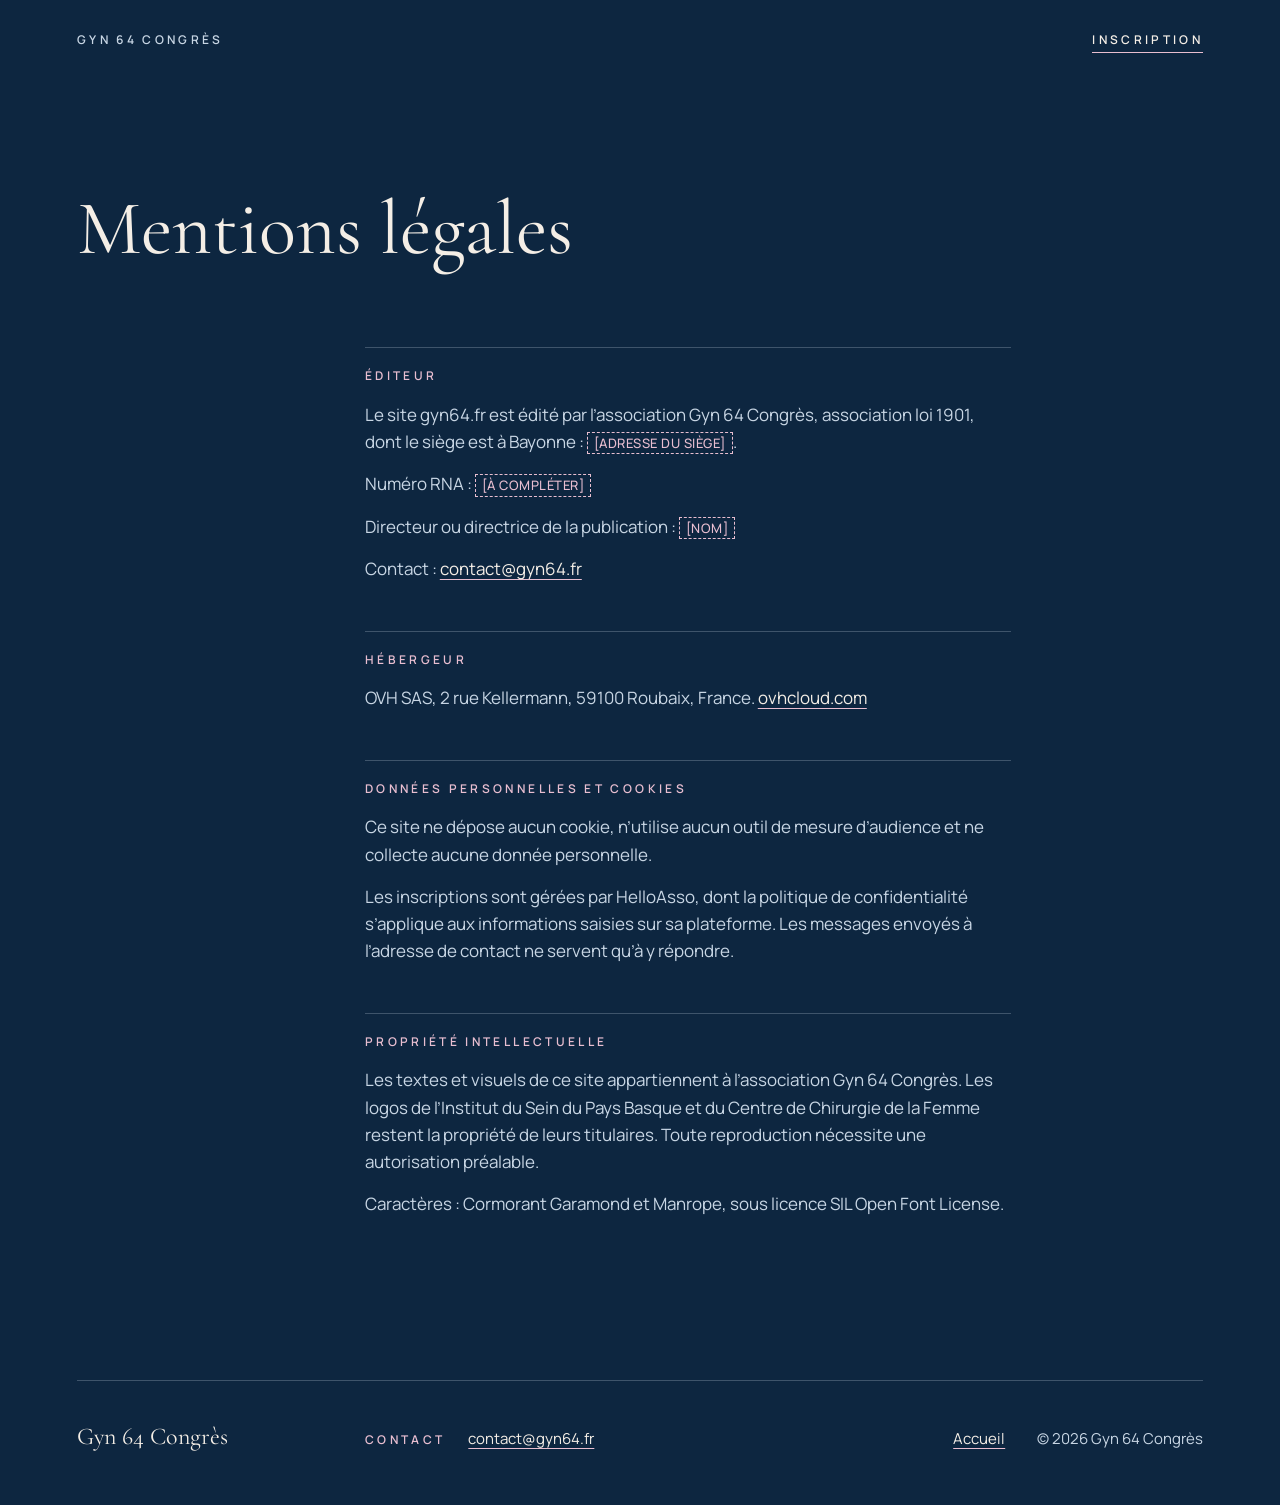
==== mentions-legales.html @ 93e6f651 "Site de la 11e Journée de Sénologie & Gynécologie du Pays Basque Page unique statique : ouverture av" ====
<!doctype html>
<html lang="fr">
<head>
  <meta charset="utf-8">
  <meta name="viewport" content="width=device-width, initial-scale=1, viewport-fit=cover">
  <title>Mentions légales · Gyn 64 Congrès</title>
  <meta name="description" content="Mentions légales du site gyn64.fr, édité par l’association Gyn 64 Congrès (Bayonne).">
  <link rel="canonical" href="https://gyn64.fr/mentions-legales.html">
  <meta name="robots" content="index,follow">
  <meta name="theme-color" content="#0D2640">
  <meta name="color-scheme" content="dark">
  <link rel="icon" href="favicon.svg" type="image/svg+xml">
  <link rel="icon" href="favicon-32.png" sizes="32x32" type="image/png">
  <link rel="apple-touch-icon" href="apple-touch-icon.png">
  <link rel="stylesheet" href="css/site.css">
</head>
<body class="page">

<header class="entete grille">
  <a class="entete__nom label" href="./">Gyn&nbsp;64 Congrès</a>
  <a class="entete__lien label" href="./#inscription">Inscription</a>
</header>

<main class="page__corps grille">
  <h1 class="page__titre">Mentions légales</h1>

  <div class="page__texte">
    <h2 class="label">Éditeur</h2>
    <p>Le site gyn64.fr est édité par l’association Gyn&nbsp;64 Congrès, association loi 1901, dont le siège est à Bayonne&nbsp;: <span class="a-completer">[ADRESSE DU SIÈGE]</span>.</p>
    <p>Numéro RNA&nbsp;: <span class="a-completer">[À COMPLÉTER]</span></p>
    <p>Directeur ou directrice de la publication&nbsp;: <span class="a-completer">[NOM]</span></p>
    <p>Contact&nbsp;: <a href="mailto:contact@gyn64.fr">contact@gyn64.fr</a></p>

    <h2 class="label">Hébergeur</h2>
    <p>OVH&nbsp;SAS, 2&nbsp;rue Kellermann, 59100&nbsp;Roubaix, France. <a href="https://www.ovhcloud.com/fr/">ovhcloud.com</a></p>

    <h2 class="label">Données personnelles et cookies</h2>
    <p>Ce site ne dépose aucun cookie, n’utilise aucun outil de mesure d’audience et ne collecte aucune donnée personnelle.</p>
    <p>Les inscriptions sont gérées par HelloAsso, dont la politique de confidentialité s’applique aux informations saisies sur sa plateforme. Les messages envoyés à l’adresse de contact ne servent qu’à y répondre.</p>

    <h2 class="label">Propriété intellectuelle</h2>
    <p>Les textes et visuels de ce site appartiennent à l’association Gyn&nbsp;64 Congrès. Les logos de l’Institut du Sein du Pays Basque et du Centre de Chirurgie de la Femme restent la propriété de leurs titulaires. Toute reproduction nécessite une autorisation préalable.</p>
    <p>Caractères&nbsp;: Cormorant Garamond et Manrope, sous licence SIL Open Font License.</p>
  </div>
</main>

<footer class="pied grille">
  <p class="pied__nom">Gyn&nbsp;64 Congrès</p>
  <p class="pied__contact"><span class="label">Contact</span> <a href="mailto:contact@gyn64.fr">contact@gyn64.fr</a></p>
  <p class="pied__legal"><a href="./">Accueil</a> <span>© 2026 Gyn&nbsp;64 Congrès</span></p>
</footer>

</body>
</html>
---- css/site.css ----
/* ==========================================================================
   Gyn 64 · Journée de Sénologie & de Gynécologie du Pays Basque
   ========================================================================== */

:root {
  /* Palette de l’affiche : aucune autre couleur */
  --nuit: #0D2640;
  --nacre: #F4EEE6;
  --rose: #E8BED0;
  --glacier: #C8D6E4;
  --filet: rgb(200 214 228 / .26);

  --serif: "Cormorant Garamond", "Cormorant repli", Georgia, serif;
  --sans: "Manrope", "Manrope repli", Arial, sans-serif;

  --largeur: 1440px;
  --marge: clamp(20px, 6vw, 96px);
  --gouttiere: clamp(16px, 2vw, 32px);
  --espace-section: clamp(112px, 18vh, 208px);
  --capitales: .28em;
}

/* --- Polices auto-hébergées ------------------------------------------- */

@font-face {
  font-family: "Cormorant Garamond";
  src: url("../fonts/cormorant-garamond-400-normal.woff2") format("woff2");
  font-weight: 400; font-style: normal; font-display: swap;
}
@font-face {
  font-family: "Cormorant Garamond";
  src: url("../fonts/cormorant-garamond-400-italic.woff2") format("woff2");
  font-weight: 400; font-style: italic; font-display: swap;
}
@font-face {
  font-family: "Cormorant Garamond";
  src: url("../fonts/cormorant-garamond-500-normal.woff2") format("woff2");
  font-weight: 500; font-style: normal; font-display: swap;
}
@font-face {
  font-family: "Manrope";
  src: url("../fonts/manrope-400-normal.woff2") format("woff2");
  font-weight: 400; font-style: normal; font-display: swap;
}
@font-face {
  font-family: "Manrope";
  src: url("../fonts/manrope-500-normal.woff2") format("woff2");
  font-weight: 500; font-style: normal; font-display: swap;
}
@font-face {
  font-family: "Manrope";
  src: url("../fonts/manrope-600-normal.woff2") format("woff2");
  font-weight: 600; font-style: normal; font-display: swap;
}
/* Polices de repli calées sur les métriques, pour limiter le décalage au chargement */
@font-face {
  font-family: "Cormorant repli";
  src: local("Times New Roman"), local("Times");
  size-adjust: 91%; ascent-override: 101%; descent-override: 31%; line-gap-override: 0%;
}
@font-face {
  font-family: "Manrope repli";
  src: local("Arial"), local("Helvetica");
  size-adjust: 104%; ascent-override: 102%; descent-override: 29%; line-gap-override: 0%;
}

/* --- Base --------------------------------------------------------------- */

*, *::before, *::after { box-sizing: border-box; }

html {
  background: var(--nuit);
  color: var(--nacre);
  -webkit-text-size-adjust: 100%;
  text-size-adjust: 100%;
}

body {
  margin: 0;
  font: 400 1.0625rem/1.6 var(--sans);
  -webkit-font-smoothing: antialiased;
  -moz-osx-font-smoothing: grayscale;
}

h1, h2, h3, h4, p, ol, ul, dl, dd, figure, address { margin: 0; }
ol, ul { padding: 0; list-style: none; }
address { font-style: normal; }
img, canvas, video { display: block; max-width: 100%; }

h1, h2, h3, h4 {
  font-family: var(--serif);
  font-weight: 400;
  text-wrap: balance;
}
h1, h2, h3, h4, dd { font-variant-numeric: oldstyle-nums; }

a { color: inherit; }

:focus-visible {
  outline: 1px solid var(--rose);
  outline-offset: 4px;
}

.visuellement-masque {
  position: absolute !important;
  width: 1px; height: 1px;
  overflow: hidden;
  clip-path: inset(50%);
  white-space: nowrap;
}

.evitement {
  position: absolute;
  top: 12px; left: 12px;
  z-index: 200;
  padding: .75em 1.2em;
  background: var(--nacre);
  color: var(--nuit);
  font: 600 .75rem/1 var(--sans);
  letter-spacing: var(--capitales);
  text-transform: uppercase;
  text-decoration: none;
  transform: translateY(-200%);
}
.evitement:focus { transform: none; }

/* Libellé en capitales espacées */
.label {
  font: 600 .75rem/1.4 var(--sans);
  letter-spacing: var(--capitales);
  text-transform: uppercase;
}
.label sup { text-transform: none; letter-spacing: 0; }

/* Information manquante : doit rester visible jusqu’à validation */
.a-completer {
  font: 500 .8125rem/1.4 var(--sans);
  letter-spacing: .04em;
  text-transform: none;
  color: var(--rose);
  border: 1px dashed currentColor;
  padding: .1em .45em;
  white-space: nowrap;
}

/* Grille éditoriale 12 colonnes */
.grille {
  display: grid;
  grid-template-columns: repeat(12, minmax(0, 1fr));
  column-gap: var(--gouttiere);
  width: 100%;
  max-width: var(--largeur);
  margin-inline: auto;
  padding-inline: var(--marge);
}
.grille > * { grid-column: 1 / -1; }

/* Bouton : rectangulaire, filet fin, comme l’encart HelloAsso de l’affiche */
.bouton {
  display: inline-flex;
  align-items: center;
  gap: 1.1em;
  min-height: 52px;
  padding: 0 1.6em;
  border: 1px solid var(--nacre);
  font: 600 .75rem/1 var(--sans);
  letter-spacing: var(--capitales);
  text-transform: uppercase;
  text-decoration: none;
  color: var(--nacre);
  transition: background-color .25s, color .25s;
}
.bouton:hover { background: var(--nacre); color: var(--nuit); }
.bouton__fleche { font-family: var(--serif); font-size: 1.35em; letter-spacing: 0; }

/* --- Grain (matière du teaser) ----------------------------------------- */

.grain {
  position: fixed;
  inset: -50%;
  z-index: 100;
  pointer-events: none;
  opacity: .06;
  background-image: url("data:image/svg+xml,%3Csvg xmlns='http://www.w3.org/2000/svg' width='220' height='220'%3E%3Cfilter id='g'%3E%3CfeTurbulence type='fractalNoise' baseFrequency='.85' numOctaves='3' stitchTiles='stitch'/%3E%3CfeColorMatrix type='saturate' values='0'/%3E%3C/filter%3E%3Crect width='100%25' height='100%25' filter='url(%23g)'/%3E%3C/svg%3E");
  animation: grain 1.2s steps(6) infinite;
}
@keyframes grain {
  0%   { transform: translate(0, 0); }
  17%  { transform: translate(-4%, 3%); }
  33%  { transform: translate(3%, -5%); }
  50%  { transform: translate(-6%, -2%); }
  67%  { transform: translate(5%, 4%); }
  83%  { transform: translate(-2%, 6%); }
  100% { transform: translate(0, 0); }
}

/* Seule animation après l’ouverture : les titres de section paraissent doucement */
.apparition {
  opacity: 0;
  transform: translateY(12px);
  transition: opacity 1.1s ease, transform 1.1s ease;
}
.apparition.est-visible { opacity: 1; transform: none; }

/* ==========================================================================
   1. Ouverture
   ========================================================================== */

.ouverture {
  position: relative;
  height: 220vh;
  height: 220svh;
}

.ouverture__scene {
  position: sticky;
  top: 0;
  height: 100vh;
  height: 100svh;
  overflow: hidden;
  isolation: isolate;
  display: grid;
  grid-template-rows: auto 1fr auto;
}
.ouverture__scene > * { position: relative; z-index: 2; grid-column: 1; }

/* Raccord : les images sont déjà étalonnées au bleu nuit (tools/build-sequence.sh) ;
   ce calque rattrape les écarts de compression. Les bords du cadre deviennent
   invisibles : on peut placer l’image librement. */
.ouverture__scene::before {
  content: "";
  grid-area: 1 / 1 / -1 / -1;
  z-index: 1;
  background: var(--nuit);
  mix-blend-mode: lighten;
  pointer-events: none;
}

/* Zone réservée à la sculpture. L’image y est dimensionnée pour que la sculpture
   (et non le cadre vidéo) occupe --remplissage de la zone, centrée.
   Boîte englobante mesurée sur toute la boucle. js/sequence.js lit ces valeurs. */
.ouverture__cadre {
  --ratio: 1.7647;                 /* 1920 × 1088 */
  --obj-l: .434; --obj-h: .721;    /* taille de la sculpture dans le cadre */
  --obj-x: .729; --obj-y: .530;    /* centre de la sculpture dans le cadre */
  --remplissage: .86;
  --w: min(calc(100cqw * var(--remplissage) / var(--obj-l)),
           calc(100cqh * var(--remplissage) / var(--obj-h) * var(--ratio)));
  /* Alignée sur la grille centrée (et non sur l’écran) : sur un grand écran,
     elle reste dans la moitié droite de la grille, à distance des titres. */
  --hors-grille: max(0px, (100% - var(--largeur)) / 2);
  z-index: 0;
  grid-row: 1 / -1;
  margin-left: calc(var(--hors-grille) + min(100%, var(--largeur)) * .54);
  margin-right: calc(var(--hors-grille) + var(--marge));
  container-type: size;
}
.ouverture__cadre img,
.ouverture__cadre video {
  position: absolute;
  max-width: none;
  width: var(--w);
  height: auto;
  aspect-ratio: var(--ratio);
  left: calc(50cqw - var(--obj-x) * var(--w));
  top: calc(50cqh - var(--obj-y) * var(--w) / var(--ratio));
}
.ouverture__canvas {
  position: absolute;
  inset: 0;
  width: 100%;
  height: 100%;
}
.ouverture__cadre--canvas picture { visibility: hidden; }
.ouverture__video--mobile { display: none; }
/* Repli sans JS : vidéo découpée à la zone de la sculpture, sans commande ni bouton
   de lecture (autoplay bloqué en mode économie d’énergie) */
.ouverture__repli { position: absolute; inset: 0; overflow: hidden; }
.ouverture__video { pointer-events: none; }
.ouverture__video::-webkit-media-controls,
.ouverture__video::-webkit-media-controls-panel,
.ouverture__video::-webkit-media-controls-enclosure,
.ouverture__video::-webkit-media-controls-start-playback-button,
.ouverture__video::-webkit-media-controls-overlay-play-button { display: none !important; -webkit-appearance: none; }

.entete {
  grid-row: 1;
  padding-block: clamp(20px, 3.5vh, 36px);
  align-items: baseline;
}
.entete__nom { grid-column: 1 / 7; color: var(--glacier); }
.entete__lien {
  grid-column: 7 / -1;
  justify-self: end;
  color: var(--nacre);
  text-decoration: none;
  border-bottom: 1px solid var(--rose);
  padding-bottom: .35em;
}
.entete__lien:hover { color: var(--rose); }

.ouverture__contenu { grid-row: 2; align-content: center; }
.ouverture__titres { grid-column: 1 / 7; }

.ouverture__edition {
  display: block;
  color: var(--glacier);
  margin-bottom: 1.6rem;
}
.ouverture__titre {
  display: block;
  font-size: clamp(3rem, 6.1vw, 5.75rem);
  line-height: .96;
  letter-spacing: -.01em;
}
.ouverture__retour { display: block; }
.ouverture__lieu-titre {
  display: block;
  margin-top: .12em;
  font-size: .64em;
  font-style: italic;
  letter-spacing: 0;
}

.ouverture__infos { margin-top: clamp(2rem, 5vh, 3.25rem); }
.ouverture__date {
  font: 500 clamp(1.5rem, 2.3vw, 2.125rem)/1.15 var(--serif);
  font-variant-numeric: oldstyle-nums;
}
.ouverture__lieu {
  display: block;
  margin-top: .8rem;
  color: var(--glacier);
}
.ouverture__action { margin-top: clamp(1.75rem, 4vh, 2.5rem); }

.ouverture__pied {
  grid-row: 3;
  padding-block: clamp(20px, 3.5vh, 36px);
}
.ouverture__indice {
  display: flex;
  align-items: center;
  gap: 1rem;
  color: var(--glacier);
  font-size: .6875rem;
}
.ouverture__indice::before {
  content: "";
  width: 48px;
  height: 1px;
  background: var(--rose);
}

/* Révélation par étapes, pilotée par data-etape (js/sequence.js).
   Sans JavaScript ou en mouvement réduit, tout est visible d’emblée.
   Avant l’exécution du script, on part déjà de l’étape 1 (pas de clignotement) ;
   si le script ne se charge pas, l’animation de secours révèle tout. */
@media (scripting: enabled) and (prefers-reduced-motion: no-preference) {
  .ouverture:not([data-etape]) .ouverture__pas--2,
  .ouverture:not([data-etape]) .ouverture__pas--3 {
    opacity: 0;
    animation: secours .7s ease 3s forwards;
  }
}
@keyframes secours { to { opacity: 1; } }

.ouverture[data-etape] .ouverture__pas {
  opacity: 0;
  transform: translateY(.6rem);
  transition: opacity .7s ease, transform .7s ease;
}
.ouverture[data-etape="1"] .ouverture__pas--1,
.ouverture[data-etape="2"] .ouverture__pas--1,
.ouverture[data-etape="2"] .ouverture__pas--2,
.ouverture[data-etape="3"] .ouverture__pas,
.ouverture[data-etape] .ouverture__pas:focus-within {
  opacity: 1;
  transform: none;
}

/* ==========================================================================
   2. L’édition 2026
   ========================================================================== */

.edition {
  padding-top: var(--espace-section);
  row-gap: clamp(56px, 9vh, 96px);
}
.edition__label { grid-column: 1 / 4; color: var(--rose); padding-top: .9rem; }
.edition__texte {
  grid-column: 4 / 11;
  font: 400 clamp(1.5rem, 2.2vw, 2.125rem)/1.3 var(--serif);
  font-variant-numeric: oldstyle-nums;
  text-wrap: pretty;
}
.edition__texte p + p { margin-top: .8em; }

.edition__reperes {
  grid-column: 4 / -1;
  display: grid;
  grid-template-columns: repeat(3, minmax(0, 1fr));
  column-gap: var(--gouttiere);
}
.edition__repere {
  padding-top: 1.25rem;
  border-top: 1px solid var(--filet);
}
.edition__repere dt { color: var(--glacier); }
.edition__repere dd {
  margin-top: .6rem;
  font: 400 clamp(1.75rem, 2.6vw, 2.5rem)/1.1 var(--serif);
}
.edition__repere sup { font-size: .5em; margin-left: .04em; }

/* ==========================================================================
   3. Programme
   ========================================================================== */

.programme { padding-top: var(--espace-section); }

.programme__entete { align-items: end; }
.programme__titre {
  grid-column: 1 / 8;
  font-size: clamp(3rem, 7vw, 6.5rem);
  line-height: .9;
}
.programme__horaires {
  grid-column: 9 / -1;
  color: var(--glacier);
  font-size: .9375rem;
  padding-bottom: .6rem;
}

.programme__cols {
  margin-top: clamp(64px, 10vh, 112px);
  row-gap: 72px;
  align-items: start;
}
.programme__col--matin { grid-column: 1 / 7; }
.programme__col--apres-midi { grid-column: 8 / -1; margin-top: clamp(80px, 14vh, 160px); }

.programme__moment {
  display: flex;
  justify-content: space-between;
  align-items: baseline;
  gap: 1rem;
  padding-bottom: 1.1rem;
  border-bottom: 1px solid var(--filet);
  color: var(--rose);
}

.programme__sujet {
  padding-block: 1.75rem 1.9rem;
  border-bottom: 1px solid var(--filet);
}
.programme__sujet h4 {
  font-size: clamp(1.75rem, 2.6vw, 2.5rem);
  line-height: 1.08;
}

.programme__intervenants {
  margin-top: clamp(96px, 15vh, 176px);
  align-items: start;
}
.programme__intervenants-label,
.programme__liste {
  padding-top: 1.75rem;
  border-top: 1px solid var(--filet);
}
.programme__intervenants-label { grid-column: 1 / 4; color: var(--rose); padding-top: 2.4rem; }
.programme__liste { grid-column: 4 / -1; }
.programme__personne {
  display: grid;
  grid-template-columns: minmax(0, 5fr) minmax(0, 4fr);
  column-gap: var(--gouttiere);
  align-items: baseline;
  padding-bottom: 1.5rem;
}
.programme__personne + .programme__personne { padding-top: 1.5rem; border-top: 1px solid var(--filet); }
.programme__nom { font: 400 clamp(1.625rem, 2.4vw, 2.25rem)/1.15 var(--serif); }
.programme__fonction { color: var(--glacier); font-size: .9375rem; }

/* ==========================================================================
   4. Informations pratiques
   ========================================================================== */

.pratique {
  padding-top: var(--espace-section);
  align-items: start;
}
.pratique__titre {
  grid-column: 1 / 6;
  font-size: clamp(2.5rem, 4.6vw, 4.25rem);
  line-height: .98;
}
.pratique__liste { grid-column: 7 / -1; }
.pratique__ligne {
  display: grid;
  grid-template-columns: minmax(0, 1fr) minmax(0, 2.4fr);
  column-gap: var(--gouttiere);
  padding-block: 1.5rem 1.6rem;
  border-top: 1px solid var(--filet);
}
.pratique__ligne:last-child { border-bottom: 1px solid var(--filet); }
.pratique__ligne dt { color: var(--rose); padding-top: .45rem; }
.pratique__ligne dd { font: 400 clamp(1.375rem, 1.9vw, 1.75rem)/1.3 var(--serif); }
.pratique__secondaire {
  display: inline-block;
  margin-top: .35rem;
  font: 400 .9375rem/1.5 var(--sans);
  color: var(--glacier);
}
.pratique__liens {
  display: flex;
  flex-wrap: wrap;
  gap: .5rem 2rem;
  margin-top: 1.1rem;
}
.pratique__liens a {
  font: 600 .75rem/1.4 var(--sans);
  letter-spacing: var(--capitales);
  text-transform: uppercase;
  text-decoration: none;
  border-bottom: 1px solid var(--rose);
  padding-bottom: .3em;
}
.pratique__liens a:hover { color: var(--rose); }

/* ==========================================================================
   5. Inscription
   ========================================================================== */

.inscription {
  padding-top: var(--espace-section);
  align-items: end;
}
.inscription__corps { grid-column: 1 / 8; }
.inscription__titre {
  font-size: clamp(3rem, 7vw, 6.5rem);
  line-height: .9;
}
.inscription__texte {
  max-width: 34em;
  margin-top: 2rem;
  color: var(--glacier);
}
.inscription__action { margin-top: 2.25rem; }

.inscription__qr {
  grid-column: 10 / -1;
  justify-self: end;
  display: grid;
  justify-items: end;
  gap: .9rem;
}
.inscription__qr img {
  width: 132px;
  height: 132px;
  padding: 10px;
  background: #fff;
  image-rendering: pixelated;
}
.inscription__qr figcaption { color: var(--glacier); font-size: .8125rem; text-align: right; }

/* ==========================================================================
   6. Organisation
   ========================================================================== */

.organisation {
  padding-block: var(--espace-section);
  row-gap: 2.5rem;
  align-items: start;
}
.organisation__label { grid-column: 1 / 4; color: var(--rose); }
.organisation__texte { grid-column: 4 / 10; color: var(--glacier); }
.organisation__logos {
  grid-column: 4 / -1;
  display: flex;
  flex-wrap: wrap;
  align-items: center;
  gap: 2.5rem 4rem;
}
.organisation__logos img { width: auto; height: 72px; }
.organisation__logos li + li img { height: 58px; }
.organisation__partenaires { grid-column: 4 / -1; }

/* ==========================================================================
   7. Pied de page
   ========================================================================== */

.pied {
  padding-bottom: clamp(32px, 6vh, 56px);
  row-gap: 1.25rem;
  align-items: baseline;
  color: var(--glacier);
  font-size: .9375rem;
}
.pied::before {
  content: "";
  grid-column: 1 / -1;
  border-top: 1px solid var(--filet);
  margin-bottom: 1.5rem;
}
.pied__nom { grid-column: 1 / 4; font: 400 1.5rem/1 var(--serif); color: var(--nacre); }
.pied__contact { grid-column: 4 / 9; }
.pied__contact .label { margin-right: 1.25rem; color: var(--rose); }
.pied__legal {
  grid-column: 9 / -1;
  justify-self: end;
  display: flex;
  flex-wrap: wrap;
  gap: .25rem 2rem;
}
.pied a { color: var(--nacre); text-decoration-color: var(--rose); text-underline-offset: .25em; }
.pied a:hover { color: var(--rose); }

/* ==========================================================================
   Mobile et tablette
   ========================================================================== */

@media (max-width: 899px) {
  .grille { grid-template-columns: repeat(4, minmax(0, 1fr)); }
  .grille > *,
  .ouverture__titres,
  .edition__label, .edition__texte, .edition__reperes,
  .programme__titre, .programme__horaires,
  .programme__col--matin, .programme__col--apres-midi,
  .programme__intervenants-label, .programme__liste,
  .pratique__titre, .pratique__liste,
  .inscription__corps,
  .organisation__label, .organisation__texte, .organisation__logos, .organisation__partenaires,
  .pied__nom, .pied__contact, .pied__legal { grid-column: 1 / -1; }

  .entete__nom { grid-column: 1 / 3; }
  .entete__lien { grid-column: 3 / -1; }

  .edition { row-gap: 40px; }
  .edition__label { padding-top: 0; }
  .edition__reperes { grid-template-columns: 1fr; row-gap: 1.5rem; }

  .programme__horaires { margin-top: 1.5rem; padding: 0; }
  .programme__cols { margin-top: 56px; row-gap: 64px; }
  .programme__col--apres-midi { margin-top: 0; }
  .programme__intervenants { margin-top: 80px; }
  .programme__intervenants-label { padding-bottom: 1.25rem; }
  .programme__liste { border-top: 0; padding-top: 0; }
  .programme__personne { grid-template-columns: 1fr; row-gap: .4rem; }

  .pratique { row-gap: 40px; }
  .pratique__ligne { grid-template-columns: 1fr; row-gap: .5rem; }
  .pratique__ligne dt { padding-top: 0; }

  .inscription__qr { display: none; }

  .organisation { row-gap: 1.75rem; }
  .organisation__logos { gap: 2rem 3rem; }
  .organisation__logos img { height: 60px; }
  .organisation__logos li + li img { height: 48px; }

  .pied__legal { justify-self: start; }
}

/* Téléphone ou petite tablette en portrait : la sculpture sous les titres */
@media (max-width: 899px) and (orientation: portrait) {
  .ouverture__scene { grid-template-rows: auto auto 1fr; }
  .ouverture__cadre {
    --ratio: .5667;                  /* 1088 × 1920 */
    --obj-l: .890; --obj-h: .479;
    --obj-x: .504; --obj-y: .644;
    --remplissage: .94;
    grid-row: 3;
    margin: 0;
  }
  .ouverture__video--desktop { display: none; }
  .ouverture__video--mobile { display: block; }

  .ouverture__contenu { align-content: start; padding-top: 4vh; }
  .ouverture__edition { margin-bottom: 1.1rem; }
  .ouverture__titre { font-size: clamp(2.75rem, 12.4vw, 4.5rem); }
  .ouverture__infos { margin-top: 1.5rem; }
  .ouverture__lieu { margin-top: .5rem; }
  .ouverture__action { margin-top: 1.5rem; }
  .ouverture__pied { display: none; }
}

/* Téléphone couché : titres compacts à gauche, sculpture à droite */
@media (orientation: landscape) and (max-height: 560px) {
  .ouverture__titres { grid-column: 1 / 7; }
  .ouverture__edition { margin-bottom: .75rem; }
  .ouverture__titre { font-size: clamp(2rem, 5.2vw, 3.25rem); }
  .ouverture__infos { margin-top: 1rem; }
  .ouverture__date { font-size: 1.25rem; }
  .ouverture__lieu { margin-top: .35rem; }
  .ouverture__action { margin-top: 1rem; }
  .ouverture__pied { display: none; }
}
@media (orientation: landscape) and (max-height: 560px) and (max-width: 899px) {
  .ouverture__titres { grid-column: 1 / 3; }
  .ouverture__cadre { margin-left: 50%; }
}

@media (prefers-reduced-motion: reduce) {
  .grain { animation: none; }
  .ouverture { height: auto; }
  .ouverture__scene { position: relative; }
  .apparition { opacity: 1; transform: none; transition: none; }
}

/* ==========================================================================
   Pages secondaires : mentions légales, 404
   ========================================================================== */

.page { min-height: 100vh; min-height: 100svh; display: grid; grid-template-rows: auto 1fr auto; }
.page .entete__nom { text-decoration: none; }
.page .entete__nom:hover { color: var(--nacre); }

.page__corps {
  padding-block: clamp(64px, 12vh, 144px) var(--espace-section);
  align-content: start;
}
.page__titre {
  grid-column: 1 / 9;
  font-size: clamp(2.75rem, 6vw, 5.5rem);
  line-height: .95;
}
.page__texte { grid-column: 4 / 11; margin-top: clamp(56px, 9vh, 96px); }
.page__texte h2 {
  margin: 3rem 0 1rem;
  padding-top: 1.25rem;
  border-top: 1px solid var(--filet);
  color: var(--rose);
}
.page__texte h2:first-child { margin-top: 0; }
.page__texte p { color: var(--glacier); max-width: 38em; }
.page__texte p + p { margin-top: .9em; }
.page__texte a { color: var(--nacre); text-decoration-color: var(--rose); text-underline-offset: .25em; }
.page__action { grid-column: 1 / -1; margin-top: 3rem; }
.page__erreur { color: var(--rose); margin-bottom: 1.5rem; }

@media (max-width: 899px) {
  .page__titre, .page__texte { grid-column: 1 / -1; }
}
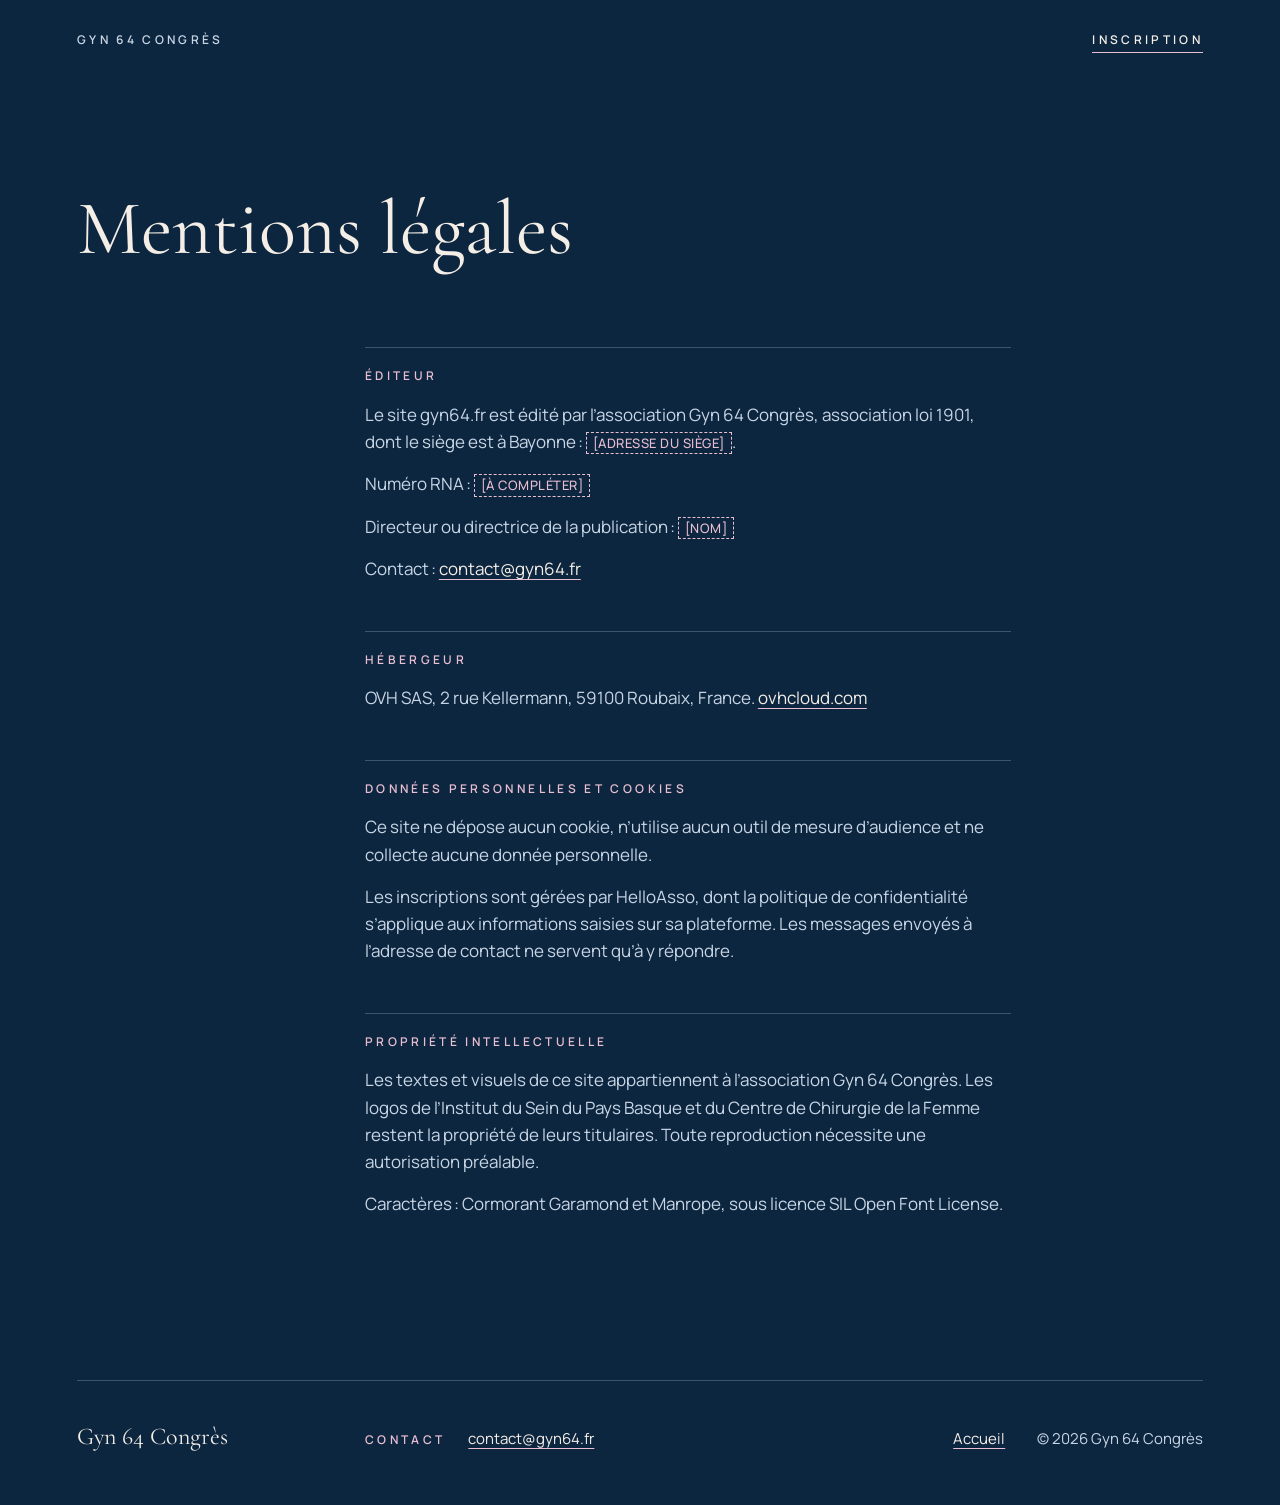
==== commit aae7ec0c: "Programme mis à jour : sessions Matinée et Après-midi avec créneaux - Matinée « Les fibromes, une hi" ====
--- a/mentions-legales.html
+++ b/mentions-legales.html
@@ -26,10 +26,10 @@
 
   <div class="page__texte">
     <h2 class="label">Éditeur</h2>
-    <p>Le site gyn64.fr est édité par l’association Gyn&nbsp;64 Congrès, association loi 1901, dont le siège est à Bayonne&nbsp;: <span class="a-completer">[ADRESSE DU SIÈGE]</span>.</p>
-    <p>Numéro RNA&nbsp;: <span class="a-completer">[À COMPLÉTER]</span></p>
-    <p>Directeur ou directrice de la publication&nbsp;: <span class="a-completer">[NOM]</span></p>
-    <p>Contact&nbsp;: <a href="mailto:contact@gyn64.fr">contact@gyn64.fr</a></p>
+    <p>Le site gyn64.fr est édité par l’association Gyn&nbsp;64 Congrès, association loi 1901, dont le siège est à Bayonne&#8239;: <span class="a-completer">[ADRESSE DU SIÈGE]</span>.</p>
+    <p>Numéro RNA&#8239;: <span class="a-completer">[À COMPLÉTER]</span></p>
+    <p>Directeur ou directrice de la publication&#8239;: <span class="a-completer">[NOM]</span></p>
+    <p>Contact&#8239;: <a href="mailto:contact@gyn64.fr">contact@gyn64.fr</a></p>
 
     <h2 class="label">Hébergeur</h2>
     <p>OVH&nbsp;SAS, 2&nbsp;rue Kellermann, 59100&nbsp;Roubaix, France. <a href="https://www.ovhcloud.com/fr/">ovhcloud.com</a></p>
@@ -40,7 +40,7 @@
 
     <h2 class="label">Propriété intellectuelle</h2>
     <p>Les textes et visuels de ce site appartiennent à l’association Gyn&nbsp;64 Congrès. Les logos de l’Institut du Sein du Pays Basque et du Centre de Chirurgie de la Femme restent la propriété de leurs titulaires. Toute reproduction nécessite une autorisation préalable.</p>
-    <p>Caractères&nbsp;: Cormorant Garamond et Manrope, sous licence SIL Open Font License.</p>
+    <p>Caractères&#8239;: Cormorant Garamond et Manrope, sous licence SIL Open Font License.</p>
   </div>
 </main>
 
--- a/css/site.css
+++ b/css/site.css
@@ -100,6 +100,8 @@
   outline: 1px solid var(--rose);
   outline-offset: 4px;
 }
+
+.insecable { white-space: nowrap; }
 
 .visuellement-masque {
   position: absolute !important;
@@ -432,54 +434,61 @@
   padding-bottom: .6rem;
 }
 
-.programme__cols {
-  margin-top: clamp(64px, 10vh, 112px);
-  row-gap: 72px;
+/* Une session par rangée : titre et modération à gauche, créneaux à droite */
+.session {
+  margin-top: clamp(80px, 12vh, 144px);
   align-items: start;
 }
-.programme__col--matin { grid-column: 1 / 7; }
-.programme__col--apres-midi { grid-column: 8 / -1; margin-top: clamp(80px, 14vh, 160px); }
-
-.programme__moment {
-  display: flex;
-  justify-content: space-between;
-  align-items: baseline;
-  gap: 1rem;
-  padding-bottom: 1.1rem;
+.session__entete {
+  grid-column: 1 / 6;
+  position: sticky;
+  top: clamp(24px, 6vh, 64px);
+}
+.session__moment { color: var(--rose); }
+.session__titre {
+  margin-top: 1.1rem;
+  font-size: clamp(2.25rem, 3.6vw, 3.5rem);
+  line-height: 1.02;
+}
+.session__moderation {
+  margin-top: 1.4rem;
+  color: var(--glacier);
+  font-size: .9375rem;
+}
+.session__creneaux {
+  grid-column: 7 / -1;
   border-bottom: 1px solid var(--filet);
-  color: var(--rose);
-}
-
-.programme__sujet {
-  padding-block: 1.75rem 1.9rem;
-  border-bottom: 1px solid var(--filet);
-}
-.programme__sujet h4 {
-  font-size: clamp(1.75rem, 2.6vw, 2.5rem);
-  line-height: 1.08;
-}
-
-.programme__intervenants {
-  margin-top: clamp(96px, 15vh, 176px);
-  align-items: start;
-}
-.programme__intervenants-label,
-.programme__liste {
-  padding-top: 1.75rem;
+}
+
+.creneau {
+  display: grid;
+  grid-template-columns: 5.5rem minmax(0, 1fr);
+  column-gap: var(--gouttiere);
+  padding-block: 1.3rem 1.4rem;
   border-top: 1px solid var(--filet);
 }
-.programme__intervenants-label { grid-column: 1 / 4; color: var(--rose); padding-top: 2.4rem; }
-.programme__liste { grid-column: 4 / -1; }
-.programme__personne {
-  display: grid;
-  grid-template-columns: minmax(0, 5fr) minmax(0, 4fr);
-  column-gap: var(--gouttiere);
-  align-items: baseline;
-  padding-bottom: 1.5rem;
-}
-.programme__personne + .programme__personne { padding-top: 1.5rem; border-top: 1px solid var(--filet); }
-.programme__nom { font: 400 clamp(1.625rem, 2.4vw, 2.25rem)/1.15 var(--serif); }
-.programme__fonction { color: var(--glacier); font-size: .9375rem; }
+.creneau__heure {
+  font: 400 1.5rem/1.2 var(--serif);
+  font-variant-numeric: oldstyle-nums;
+  color: var(--glacier);
+  white-space: nowrap;
+}
+.creneau__titre {
+  font: 400 clamp(1.375rem, 1.8vw, 1.75rem)/1.2 var(--serif);
+  font-variant-numeric: oldstyle-nums;
+  text-wrap: pretty;
+}
+.creneau__intervenant {
+  margin-top: .45rem;
+  color: var(--glacier);
+  font-size: .9375rem;
+}
+/* Accueil, pause, déjeuner : en retrait */
+.creneau--pause .creneau__titre {
+  font-style: italic;
+  font-size: clamp(1.25rem, 1.5vw, 1.5rem);
+  color: var(--glacier);
+}
 
 /* ==========================================================================
    4. Informations pratiques
@@ -625,8 +634,7 @@
   .ouverture__titres,
   .edition__label, .edition__texte, .edition__reperes,
   .programme__titre, .programme__horaires,
-  .programme__col--matin, .programme__col--apres-midi,
-  .programme__intervenants-label, .programme__liste,
+  .session__entete, .session__creneaux,
   .pratique__titre, .pratique__liste,
   .inscription__corps,
   .organisation__label, .organisation__texte, .organisation__logos, .organisation__partenaires,
@@ -640,12 +648,10 @@
   .edition__reperes { grid-template-columns: 1fr; row-gap: 1.5rem; }
 
   .programme__horaires { margin-top: 1.5rem; padding: 0; }
-  .programme__cols { margin-top: 56px; row-gap: 64px; }
-  .programme__col--apres-midi { margin-top: 0; }
-  .programme__intervenants { margin-top: 80px; }
-  .programme__intervenants-label { padding-bottom: 1.25rem; }
-  .programme__liste { border-top: 0; padding-top: 0; }
-  .programme__personne { grid-template-columns: 1fr; row-gap: .4rem; }
+  .session { margin-top: 72px; row-gap: 2rem; }
+  .session__entete { position: static; }
+  .creneau { grid-template-columns: 4rem minmax(0, 1fr); padding-block: 1.1rem 1.2rem; }
+  .creneau__heure { font-size: 1.3125rem; }
 
   .pratique { row-gap: 40px; }
   .pratique__ligne { grid-template-columns: 1fr; row-gap: .5rem; }
